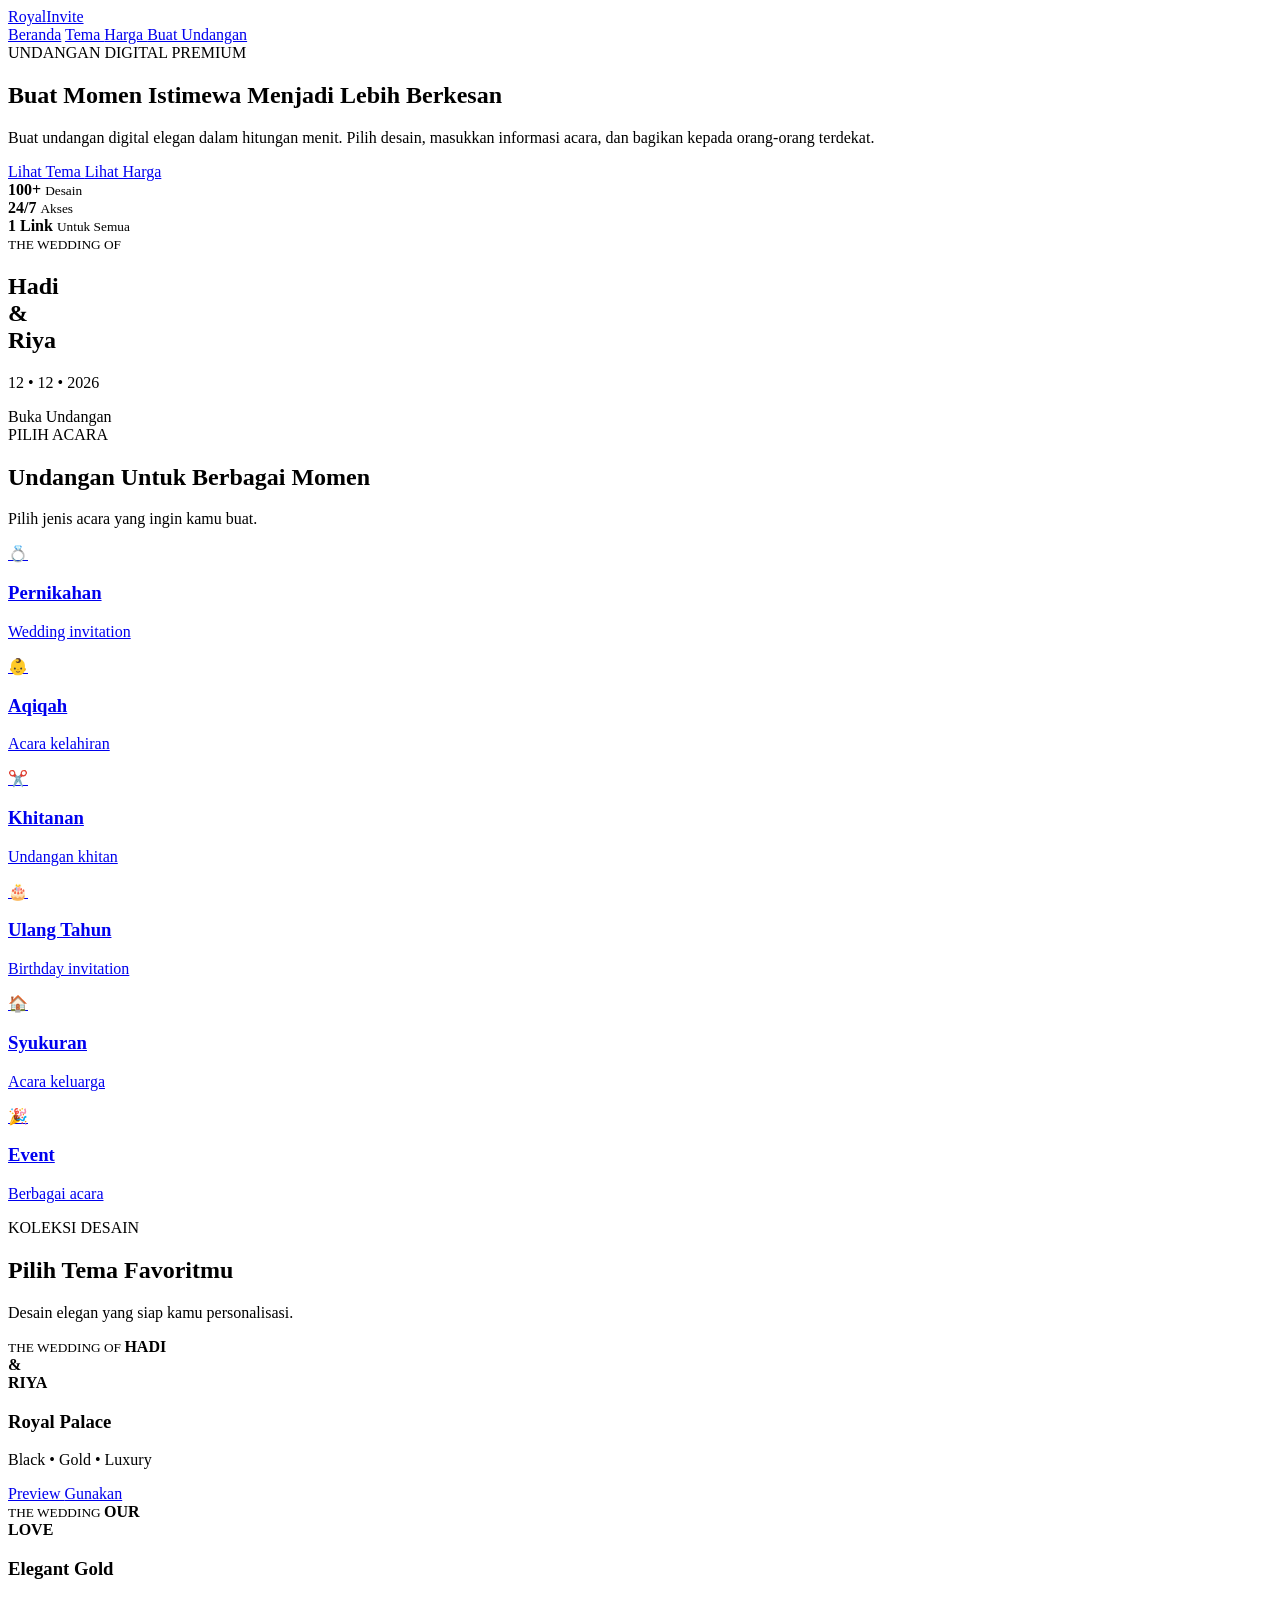
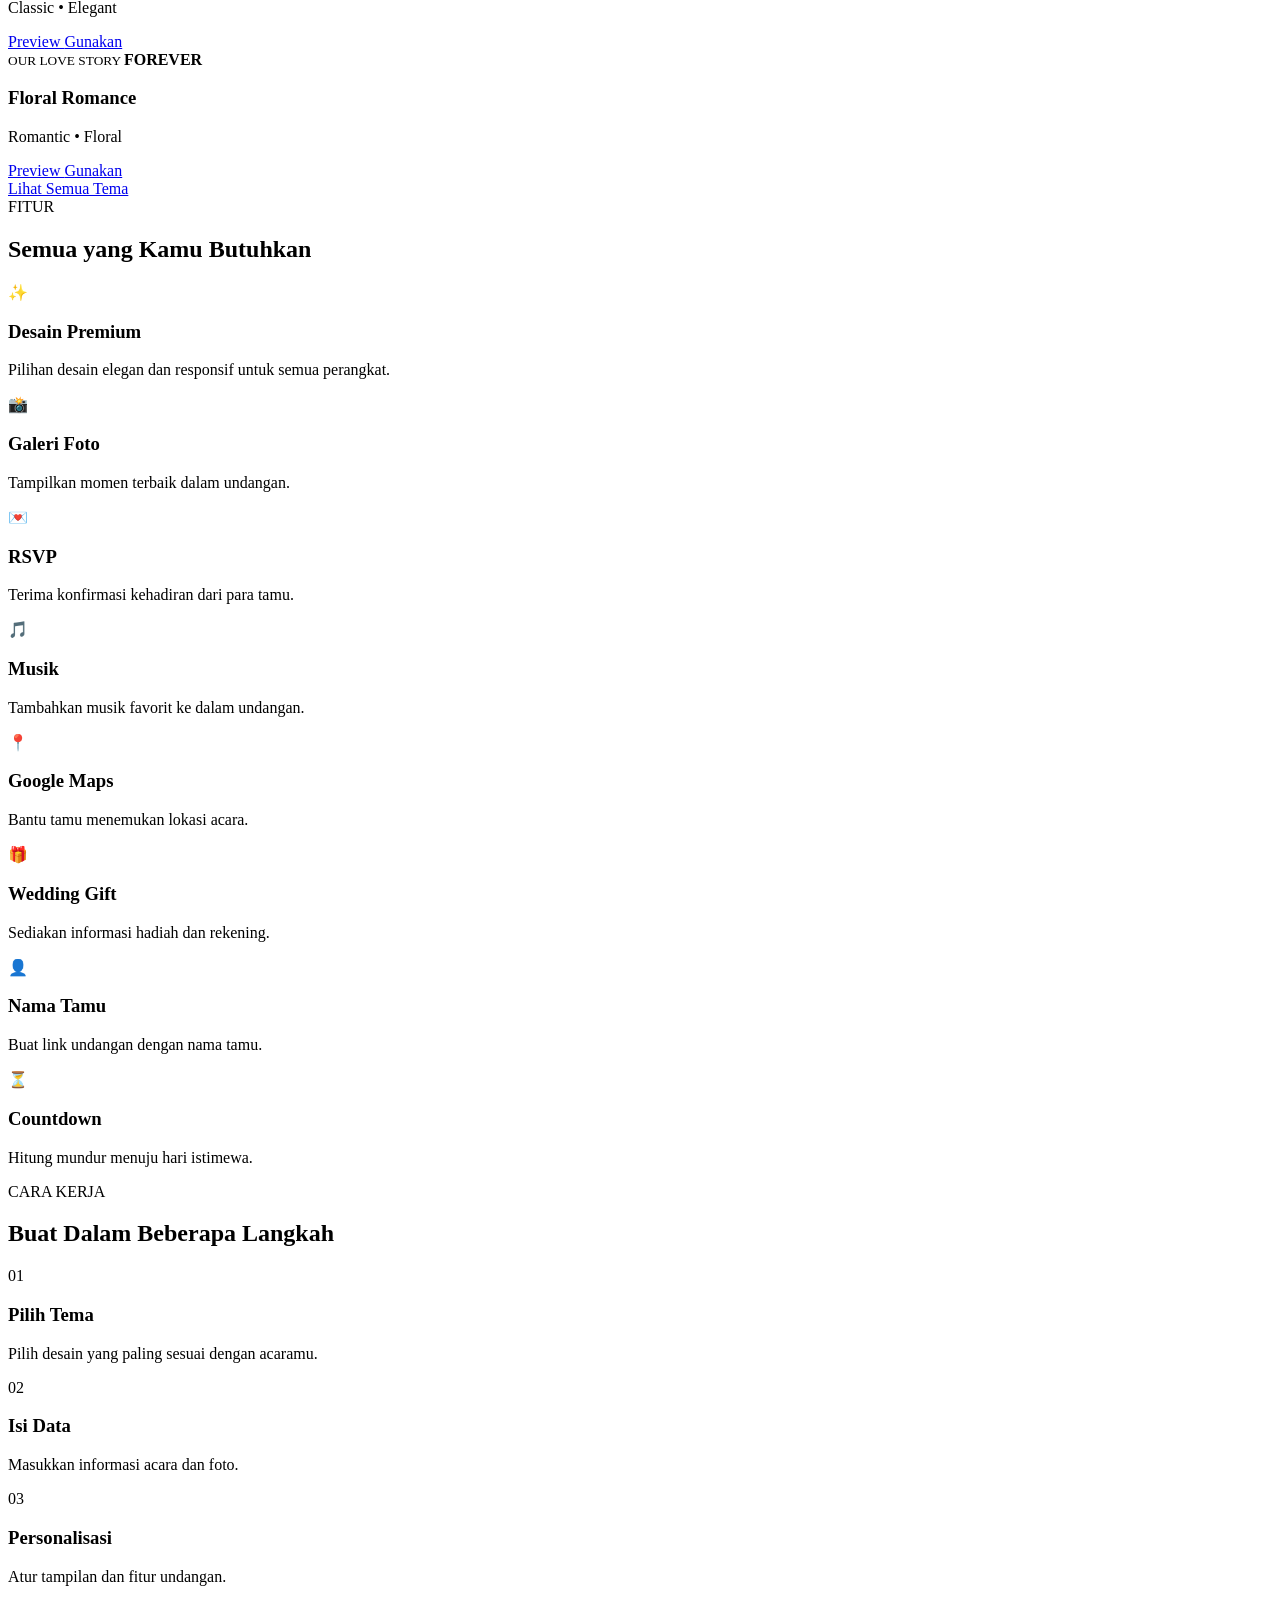
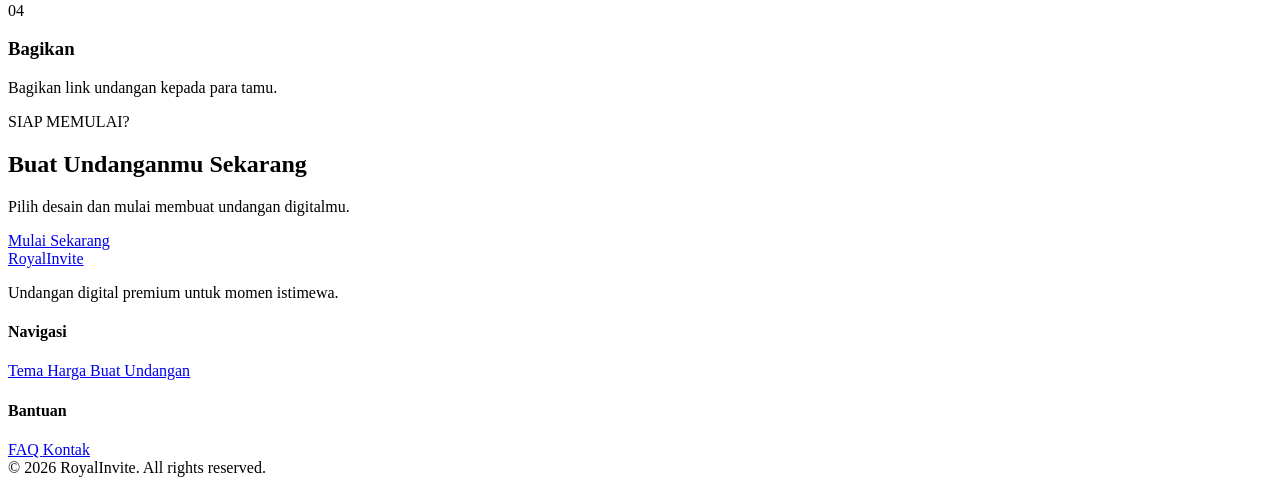
==== index.html @ 83e82e94 "Create index.html" ====
<!DOCTYPE html>
<html lang="id">
<head>
<meta charset="UTF-8">
<meta name="viewport" content="width=device-width, initial-scale=1.0">

<title>RoyalInvite — Undangan Digital</title>

<meta name="description"
content="Buat undangan digital pernikahan dan berbagai acara dengan mudah.">

<link rel="stylesheet" href="assets/css/style.css">

</head>

<body>

<!-- NAVBAR -->

<header class="navbar">

    <div class="container nav-content">

        <a href="index.html" class="logo">
            Royal<span>Invite</span>
        </a>

        <nav>

            <a href="index.html">Beranda</a>

            <a href="tema.html">
                Tema
            </a>

            <a href="harga.html">
                Harga
            </a>

            <a href="order.html" class="nav-button">
                Buat Undangan
            </a>

        </nav>

    </div>

</header>


<!-- HERO -->

<section class="hero">

    <div class="container hero-content">

        <div class="hero-text">

            <span class="eyebrow">
                UNDANGAN DIGITAL PREMIUM
            </span>

            <h1>
                Buat Momen Istimewa
                <span>Menjadi Lebih Berkesan</span>
            </h1>

            <p>
                Buat undangan digital elegan dalam hitungan menit.
                Pilih desain, masukkan informasi acara,
                dan bagikan kepada orang-orang terdekat.
            </p>

            <div class="hero-buttons">

                <a href="tema.html" class="btn btn-primary">
                    Lihat Tema
                </a>

                <a href="harga.html" class="btn btn-outline">
                    Lihat Harga
                </a>

            </div>

            <div class="hero-info">

                <div>
                    <strong>100+</strong>
                    <small>Desain</small>
                </div>

                <div>
                    <strong>24/7</strong>
                    <small>Akses</small>
                </div>

                <div>
                    <strong>1 Link</strong>
                    <small>Untuk Semua</small>
                </div>

            </div>

        </div>


        <div class="hero-preview">

            <div class="phone">

                <div class="phone-screen">

                    <small>
                        THE WEDDING OF
                    </small>

                    <h2>
                        Hadi
                        <br>
                        &
                        <br>
                        Riya
                    </h2>

                    <p>
                        12 • 12 • 2026
                    </p>

                    <div class="preview-button">
                        Buka Undangan
                    </div>

                </div>

            </div>

        </div>

    </div>

</section>


<!-- CATEGORY -->

<section class="section">

    <div class="container">

        <div class="section-heading">

            <span class="eyebrow">
                PILIH ACARA
            </span>

            <h2>
                Undangan Untuk Berbagai Momen
            </h2>

            <p>
                Pilih jenis acara yang ingin kamu buat.
            </p>

        </div>


        <div class="category-grid">

            <a href="tema.html" class="category-card">
                <div class="category-icon">💍</div>
                <h3>Pernikahan</h3>
                <p>Wedding invitation</p>
            </a>


            <a href="tema.html" class="category-card">
                <div class="category-icon">👶</div>
                <h3>Aqiqah</h3>
                <p>Acara kelahiran</p>
            </a>


            <a href="tema.html" class="category-card">
                <div class="category-icon">✂️</div>
                <h3>Khitanan</h3>
                <p>Undangan khitan</p>
            </a>


            <a href="tema.html" class="category-card">
                <div class="category-icon">🎂</div>
                <h3>Ulang Tahun</h3>
                <p>Birthday invitation</p>
            </a>


            <a href="tema.html" class="category-card">
                <div class="category-icon">🏠</div>
                <h3>Syukuran</h3>
                <p>Acara keluarga</p>
            </a>


            <a href="tema.html" class="category-card">
                <div class="category-icon">🎉</div>
                <h3>Event</h3>
                <p>Berbagai acara</p>
            </a>

        </div>

    </div>

</section>


<!-- THEMES -->

<section class="section themes-section">

    <div class="container">

        <div class="section-heading">

            <span class="eyebrow">
                KOLEKSI DESAIN
            </span>

            <h2>
                Pilih Tema Favoritmu
            </h2>

            <p>
                Desain elegan yang siap kamu personalisasi.
            </p>

        </div>


        <div class="theme-grid">


            <!-- THEME 1 -->

            <article class="theme-card">

                <div class="theme-image royal">

                    <div class="theme-preview">

                        <small>
                            THE WEDDING OF
                        </small>

                        <strong>
                            HADI
                            <br>
                            &
                            <br>
                            RIYA
                        </strong>

                    </div>

                </div>

                <div class="theme-info">

                    <h3>
                        Royal Palace
                    </h3>

                    <p>
                        Black • Gold • Luxury
                    </p>

                    <div class="theme-actions">

                        <a
                        href="demo/royal-palace.html"
                        class="btn btn-small">
                            Preview
                        </a>

                        <a
                        href="order.html?tema=royal-palace"
                        class="btn btn-small btn-primary">
                            Gunakan
                        </a>

                    </div>

                </div>

            </article>


            <!-- THEME 2 -->

            <article class="theme-card">

                <div class="theme-image gold">

                    <div class="theme-preview">

                        <small>
                            THE WEDDING
                        </small>

                        <strong>
                            OUR
                            <br>
                            LOVE
                        </strong>

                    </div>

                </div>

                <div class="theme-info">

                    <h3>
                        Elegant Gold
                    </h3>

                    <p>
                        Classic • Elegant
                    </p>

                    <div class="theme-actions">

                        <a href="tema.html"
                        class="btn btn-small">
                            Preview
                        </a>

                        <a href="order.html?tema=elegant-gold"
                        class="btn btn-small btn-primary">
                            Gunakan
                        </a>

                    </div>

                </div>

            </article>


            <!-- THEME 3 -->

            <article class="theme-card">

                <div class="theme-image floral">

                    <div class="theme-preview">

                        <small>
                            OUR LOVE STORY
                        </small>

                        <strong>
                            FOREVER
                        </strong>

                    </div>

                </div>

                <div class="theme-info">

                    <h3>
                        Floral Romance
                    </h3>

                    <p>
                        Romantic • Floral
                    </p>

                    <div class="theme-actions">

                        <a href="tema.html"
                        class="btn btn-small">
                            Preview
                        </a>

                        <a href="order.html?tema=floral"
                        class="btn btn-small btn-primary">
                            Gunakan
                        </a>

                    </div>

                </div>

            </article>


        </div>


        <div class="center">

            <a href="tema.html"
            class="btn btn-outline">
                Lihat Semua Tema
            </a>

        </div>

    </div>

</section>


<!-- FEATURES -->

<section class="section">

    <div class="container">

        <div class="section-heading">

            <span class="eyebrow">
                FITUR
            </span>

            <h2>
                Semua yang Kamu Butuhkan
            </h2>

        </div>


        <div class="feature-grid">


            <div class="feature">

                <div class="feature-icon">
                    ✨
                </div>

                <h3>
                    Desain Premium
                </h3>

                <p>
                    Pilihan desain elegan dan
                    responsif untuk semua perangkat.
                </p>

            </div>


            <div class="feature">

                <div class="feature-icon">
                    📸
                </div>

                <h3>
                    Galeri Foto
                </h3>

                <p>
                    Tampilkan momen terbaik
                    dalam undangan.
                </p>

            </div>


            <div class="feature">

                <div class="feature-icon">
                    💌
                </div>

                <h3>
                    RSVP
                </h3>

                <p>
                    Terima konfirmasi kehadiran
                    dari para tamu.
                </p>

            </div>


            <div class="feature">

                <div class="feature-icon">
                    🎵
                </div>

                <h3>
                    Musik
                </h3>

                <p>
                    Tambahkan musik favorit
                    ke dalam undangan.
                </p>

            </div>


            <div class="feature">

                <div class="feature-icon">
                    📍
                </div>

                <h3>
                    Google Maps
                </h3>

                <p>
                    Bantu tamu menemukan
                    lokasi acara.
                </p>

            </div>


            <div class="feature">

                <div class="feature-icon">
                    🎁
                </div>

                <h3>
                    Wedding Gift
                </h3>

                <p>
                    Sediakan informasi hadiah
                    dan rekening.
                </p>

            </div>


            <div class="feature">

                <div class="feature-icon">
                    👤
                </div>

                <h3>
                    Nama Tamu
                </h3>

                <p>
                    Buat link undangan
                    dengan nama tamu.
                </p>

            </div>


            <div class="feature">

                <div class="feature-icon">
                    ⏳
                </div>

                <h3>
                    Countdown
                </h3>

                <p>
                    Hitung mundur menuju
                    hari istimewa.
                </p>

            </div>


        </div>

    </div>

</section>


<!-- HOW IT WORKS -->

<section class="section how-section">

    <div class="container">

        <div class="section-heading">

            <span class="eyebrow">
                CARA KERJA
            </span>

            <h2>
                Buat Dalam Beberapa Langkah
            </h2>

        </div>


        <div class="steps">


            <div class="step">

                <span>01</span>

                <h3>
                    Pilih Tema
                </h3>

                <p>
                    Pilih desain yang paling
                    sesuai dengan acaramu.
                </p>

            </div>


            <div class="step">

                <span>02</span>

                <h3>
                    Isi Data
                </h3>

                <p>
                    Masukkan informasi
                    acara dan foto.
                </p>

            </div>


            <div class="step">

                <span>03</span>

                <h3>
                    Personalisasi
                </h3>

                <p>
                    Atur tampilan dan
                    fitur undangan.
                </p>

            </div>


            <div class="step">

                <span>04</span>

                <h3>
                    Bagikan
                </h3>

                <p>
                    Bagikan link undangan
                    kepada para tamu.
                </p>

            </div>


        </div>

    </div>

</section>


<!-- CTA -->

<section class="section">

    <div class="container">

        <div class="cta">

            <span class="eyebrow">
                SIAP MEMULAI?
            </span>

            <h2>
                Buat Undanganmu Sekarang
            </h2>

            <p>
                Pilih desain dan mulai membuat
                undangan digitalmu.
            </p>

            <a href="tema.html"
            class="btn btn-primary">
                Mulai Sekarang
            </a>

        </div>

    </div>

</section>


<!-- FOOTER -->

<footer>

    <div class="container footer-content">

        <div>

            <a href="index.html"
            class="logo">
                Royal<span>Invite</span>
            </a>

            <p>
                Undangan digital premium
                untuk momen istimewa.
            </p>

        </div>


        <div>

            <h4>
                Navigasi
            </h4>

            <a href="tema.html">
                Tema
            </a>

            <a href="harga.html">
                Harga
            </a>

            <a href="order.html">
                Buat Undangan
            </a>

        </div>


        <div>

            <h4>
                Bantuan
            </h4>

            <a href="#">
                FAQ
            </a>

            <a href="#">
                Kontak
            </a>

        </div>

    </div>


    <div class="copyright">

        © 2026 RoyalInvite.
        All rights reserved.

    </div>

</footer>


</body>
  </html>
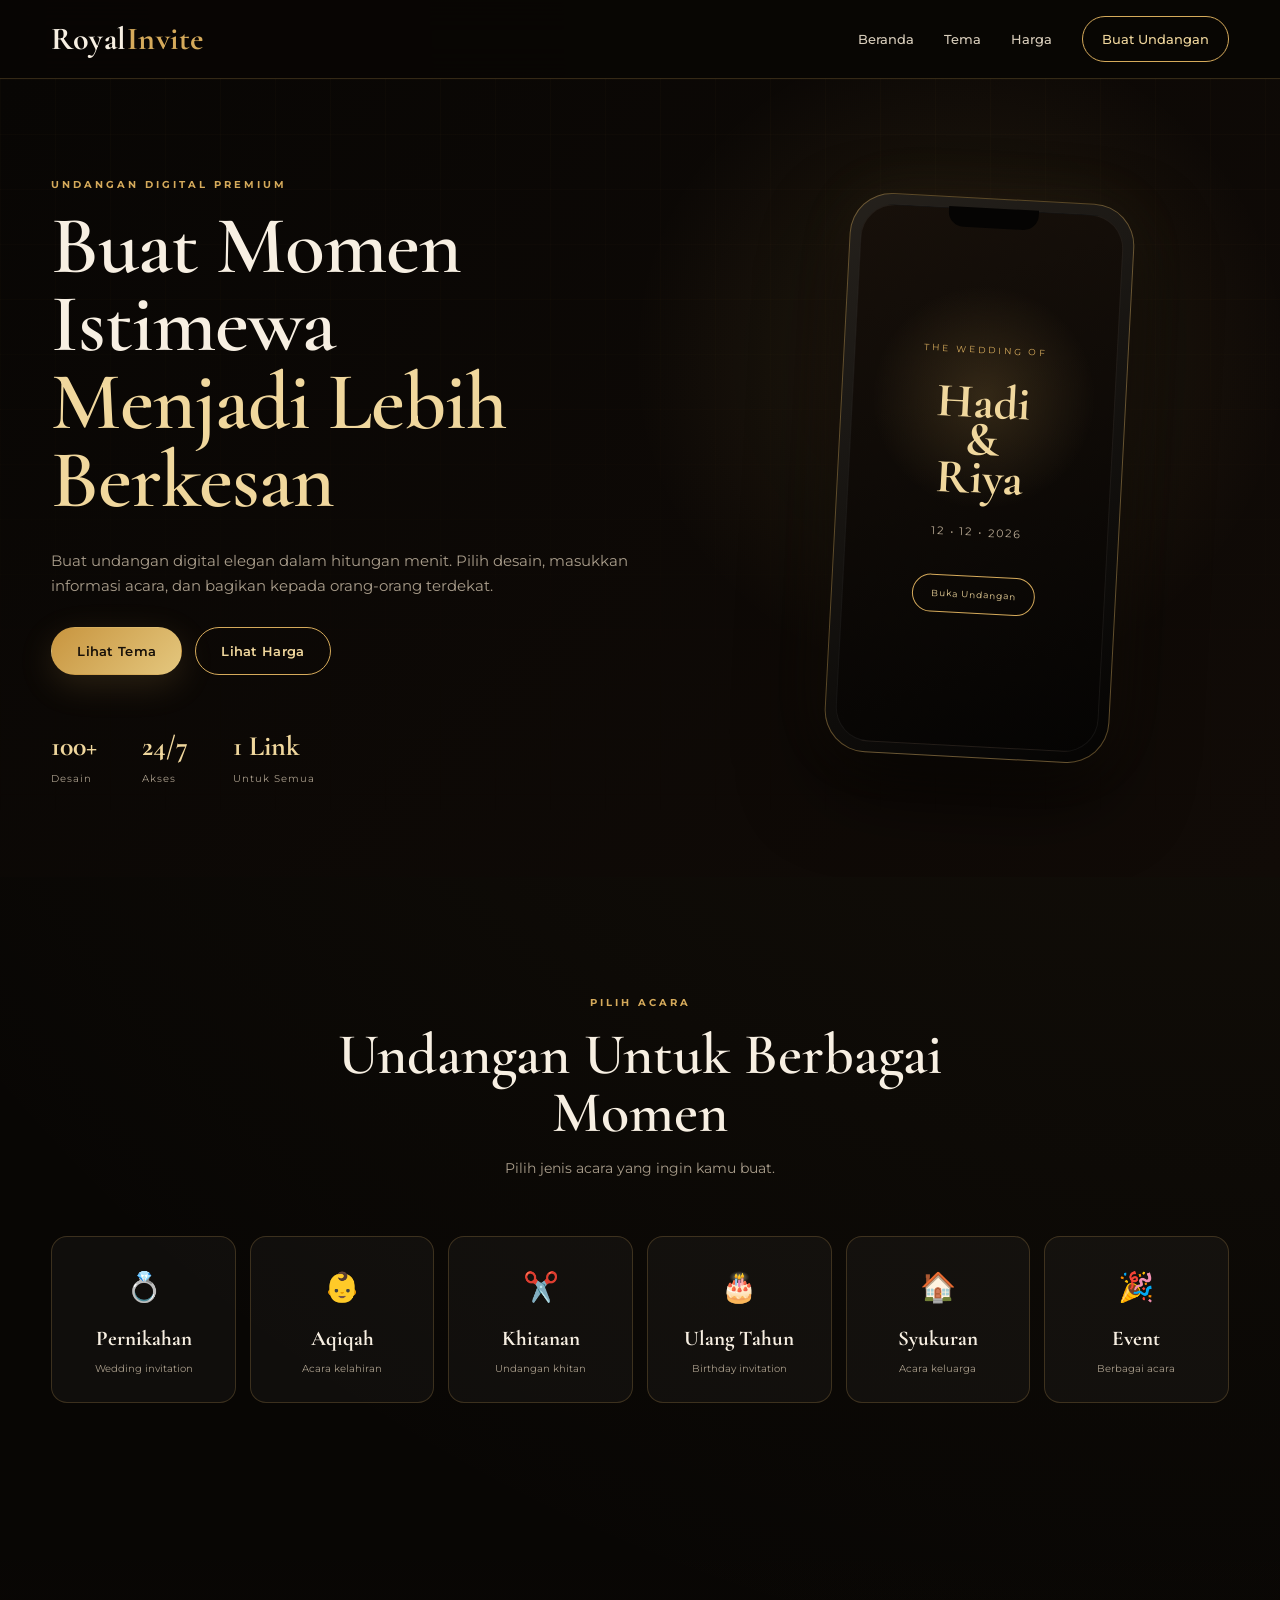
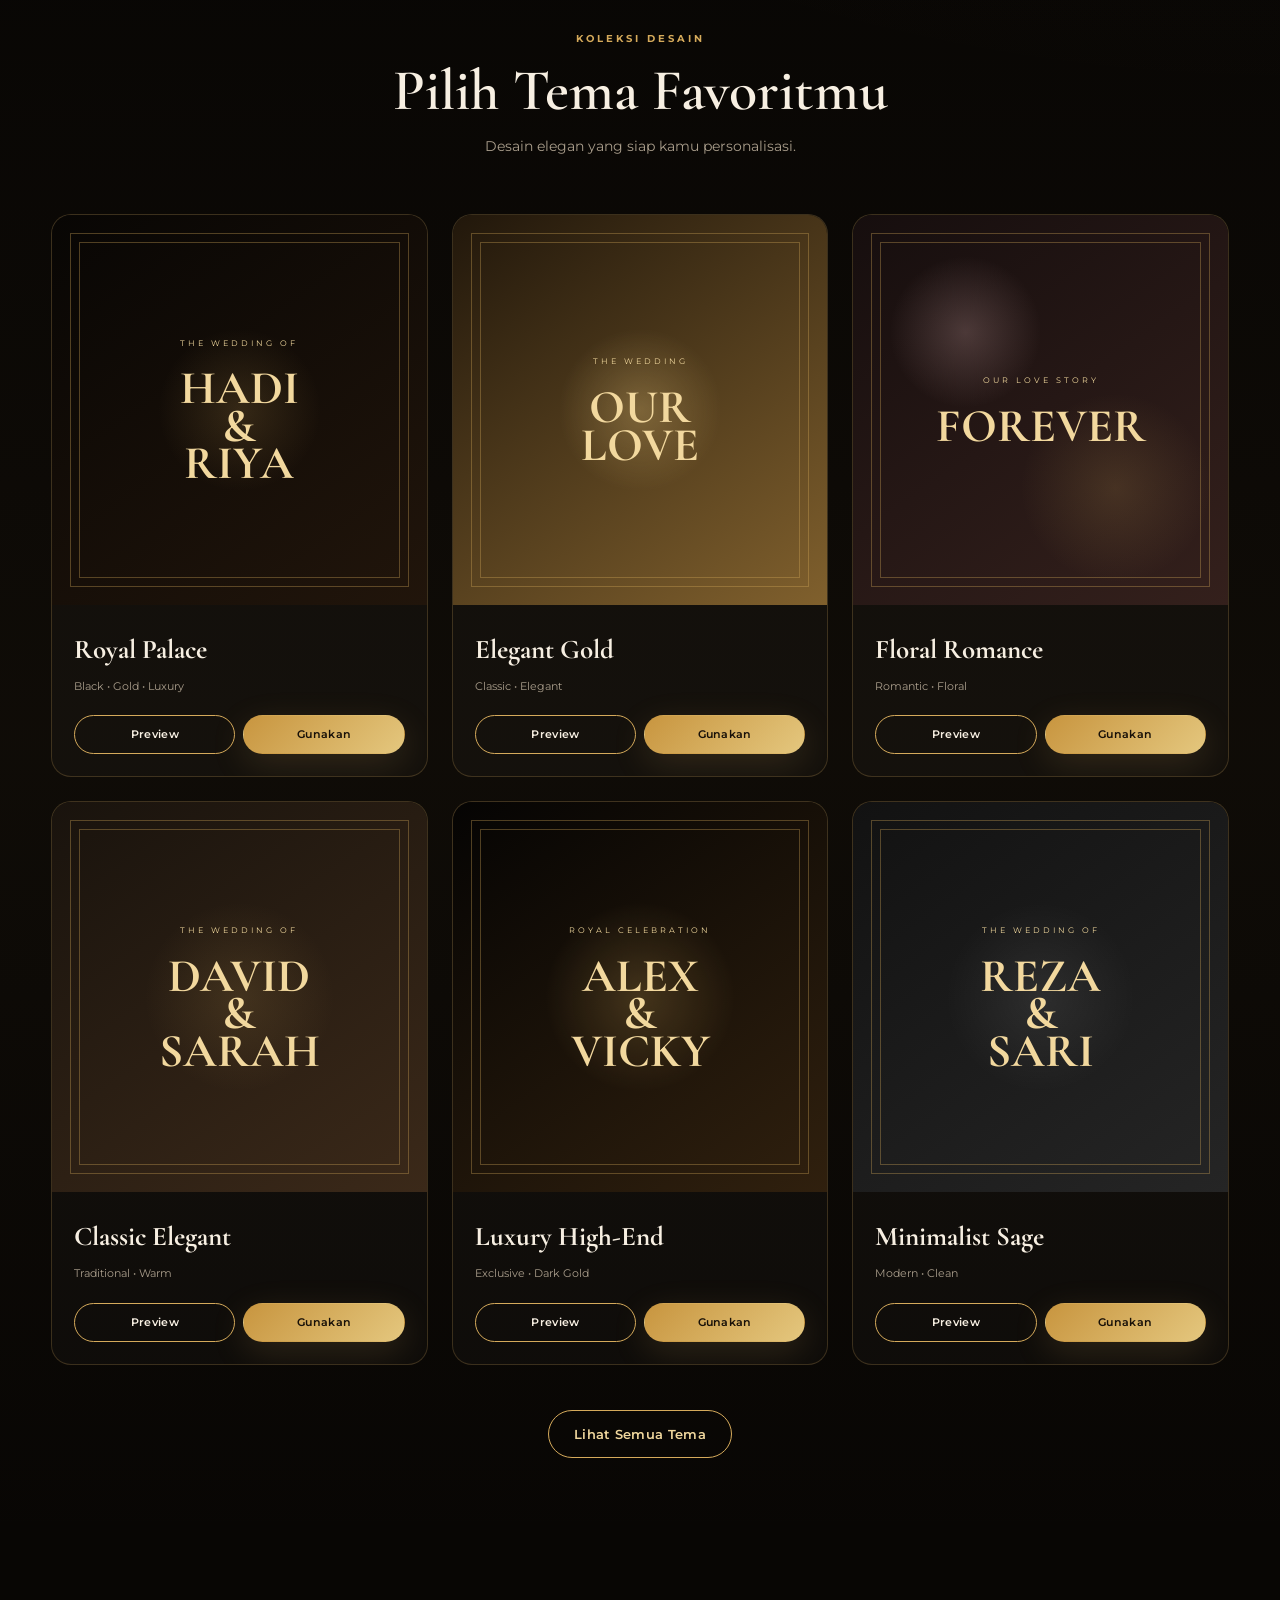
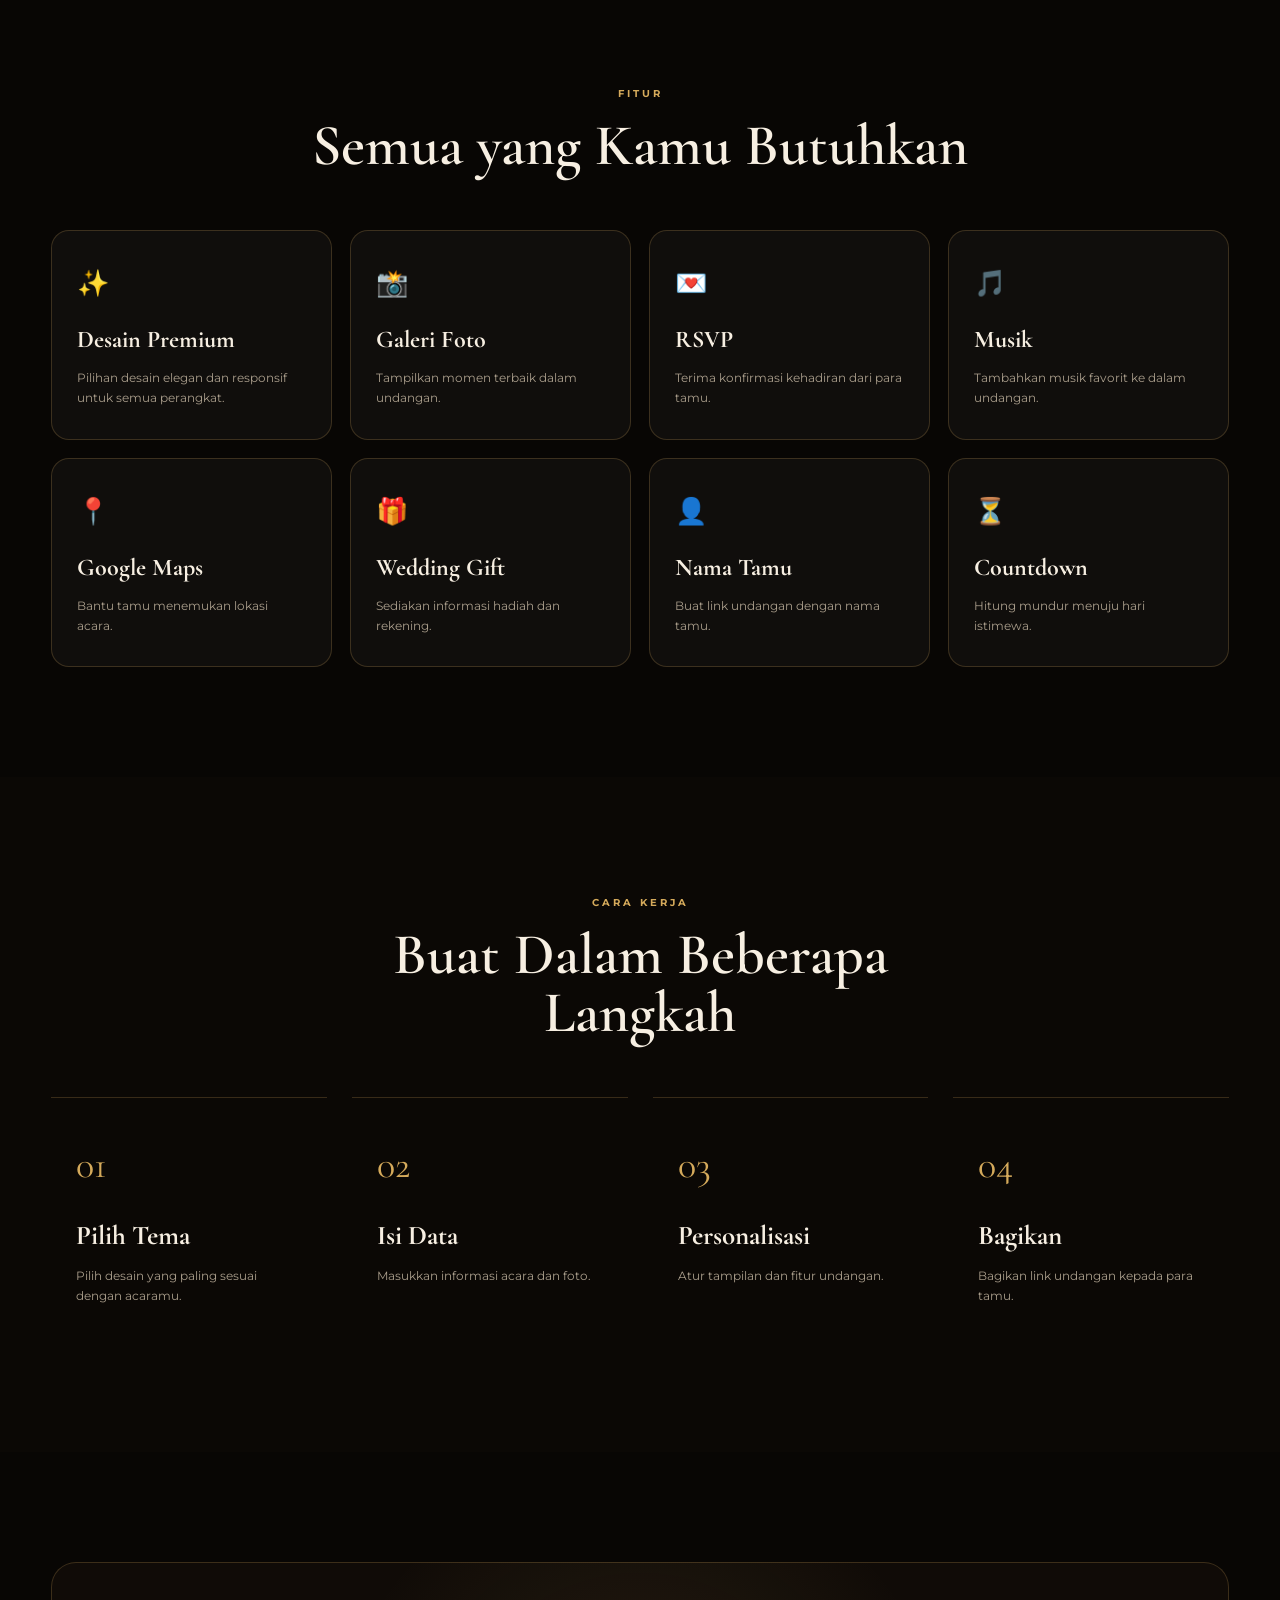
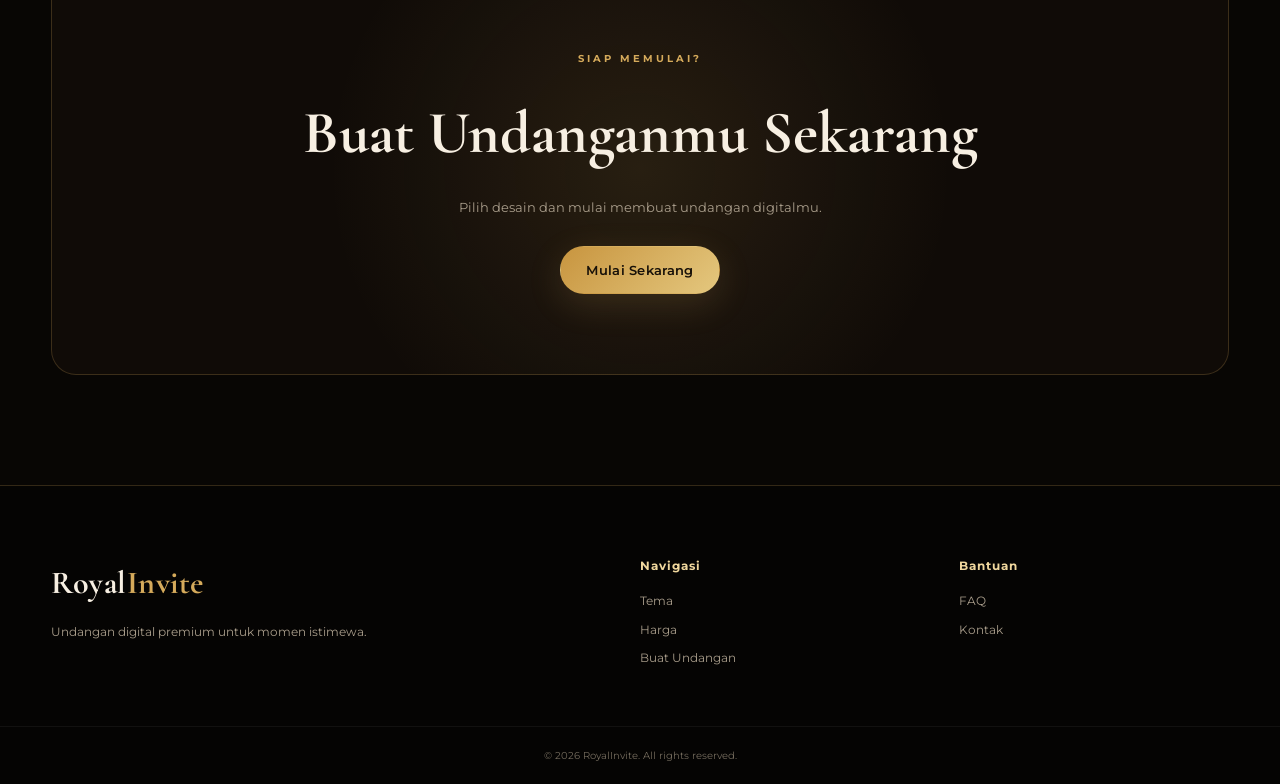
==== commit e463a561: "Update index.html" ====
--- a/index.html
+++ b/index.html
@@ -241,7 +241,7 @@
         <div class="theme-grid">
 
 
-            <!-- THEME 1 -->
+            <!-- THEME 1: ROYAL PALACE -->
 
             <article class="theme-card">
 
@@ -277,15 +277,11 @@
 
                     <div class="theme-actions">
 
-                        <a
-                        href="demo/royal-palace.html"
-                        class="btn btn-small">
+                        <a href="demo/royal-palace.html" class="btn btn-small">
                             Preview
                         </a>
 
-                        <a
-                        href="order.html?tema=royal-palace"
-                        class="btn btn-small btn-primary">
+                        <a href="order.html?tema=royal-palace" class="btn btn-small btn-primary">
                             Gunakan
                         </a>
 
@@ -296,7 +292,7 @@
             </article>
 
 
-            <!-- THEME 2 -->
+            <!-- THEME 2: ELEGANT GOLD -->
 
             <article class="theme-card">
 
@@ -330,13 +326,11 @@
 
                     <div class="theme-actions">
 
-                        <a href="tema.html"
-                        class="btn btn-small">
+                        <a href="demo/elegant-gold.html" class="btn btn-small">
                             Preview
                         </a>
 
-                        <a href="order.html?tema=elegant-gold"
-                        class="btn btn-small btn-primary">
+                        <a href="order.html?tema=elegant-gold" class="btn btn-small btn-primary">
                             Gunakan
                         </a>
 
@@ -347,7 +341,7 @@
             </article>
 
 
-            <!-- THEME 3 -->
+            <!-- THEME 3: FLORAL ROMANCE -->
 
             <article class="theme-card">
 
@@ -379,13 +373,164 @@
 
                     <div class="theme-actions">
 
-                        <a href="tema.html"
-                        class="btn btn-small">
+                        <a href="demo/floral-love.html" class="btn btn-small">
                             Preview
                         </a>
 
-                        <a href="order.html?tema=floral"
-                        class="btn btn-small btn-primary">
+                        <a href="order.html?tema=floral-love" class="btn btn-small btn-primary">
+                            Gunakan
+                        </a>
+
+                    </div>
+
+                </div>
+
+            </article>
+
+
+            <!-- THEME 4: CLASSIC ELEGANT -->
+
+            <article class="theme-card">
+
+                <div class="theme-image classic">
+
+                    <div class="theme-preview">
+
+                        <small>
+                            THE WEDDING OF
+                        </small>
+
+                        <strong>
+                            DAVID
+                            <br>
+                            &
+                            <br>
+                            SARAH
+                        </strong>
+
+                    </div>
+
+                </div>
+
+                <div class="theme-info">
+
+                    <h3>
+                        Classic Elegant
+                    </h3>
+
+                    <p>
+                        Traditional • Warm
+                    </p>
+
+                    <div class="theme-actions">
+
+                        <a href="demo/classic.html" class="btn btn-small">
+                            Preview
+                        </a>
+
+                        <a href="order.html?tema=classic" class="btn btn-small btn-primary">
+                            Gunakan
+                        </a>
+
+                    </div>
+
+                </div>
+
+            </article>
+
+
+            <!-- THEME 5: LUXURY HIGH-END -->
+
+            <article class="theme-card">
+
+                <div class="theme-image luxury">
+
+                    <div class="theme-preview">
+
+                        <small>
+                            ROYAL CELEBRATION
+                        </small>
+
+                        <strong>
+                            ALEX
+                            <br>
+                            &
+                            <br>
+                            VICKY
+                        </strong>
+
+                    </div>
+
+                </div>
+
+                <div class="theme-info">
+
+                    <h3>
+                        Luxury High-End
+                    </h3>
+
+                    <p>
+                        Exclusive • Dark Gold
+                    </p>
+
+                    <div class="theme-actions">
+
+                        <a href="demo/luxury.html" class="btn btn-small">
+                            Preview
+                        </a>
+
+                        <a href="order.html?tema=luxury" class="btn btn-small btn-primary">
+                            Gunakan
+                        </a>
+
+                    </div>
+
+                </div>
+
+            </article>
+
+
+            <!-- THEME 6: MINIMALIST SAGE -->
+
+            <article class="theme-card">
+
+                <div class="theme-image minimalist">
+
+                    <div class="theme-preview">
+
+                        <small>
+                            THE WEDDING OF
+                        </small>
+
+                        <strong>
+                            REZA
+                            <br>
+                            &
+                            <br>
+                            SARI
+                        </strong>
+
+                    </div>
+
+                </div>
+
+                <div class="theme-info">
+
+                    <h3>
+                        Minimalist Sage
+                    </h3>
+
+                    <p>
+                        Modern • Clean
+                    </p>
+
+                    <div class="theme-actions">
+
+                        <a href="demo/minimalist.html" class="btn btn-small">
+                            Preview
+                        </a>
+
+                        <a href="order.html?tema=minimalist" class="btn btn-small btn-primary">
                             Gunakan
                         </a>
 
@@ -784,4 +929,4 @@
 
 
 </body>
-  </html>
+</html>
--- a/assets/css/style.css
+++ b/assets/css/style.css
@@ -0,0 +1,873 @@
+@import url('https://fonts.googleapis.com/css2?family=Cormorant+Garamond:wght@400;500;600;700&family=Montserrat:wght@300;400;500;600;700&display=swap');
+
+:root {
+    --bg: #080604;
+    --bg2: #100b07;
+    --gold: #d5aa5b;
+    --gold-light: #f0d79d;
+    --text: #f7efe2;
+    --muted: #a99d8b;
+    --border: rgba(213,170,91,.22);
+    --card: rgba(255,255,255,.035);
+}
+
+* {
+    margin: 0;
+    padding: 0;
+    box-sizing: border-box;
+}
+
+html {
+    scroll-behavior: smooth;
+}
+
+body {
+    background:
+        radial-gradient(circle at top right, rgba(213,170,91,.08), transparent 30%),
+        var(--bg);
+    color: var(--text);
+    font-family: 'Montserrat', sans-serif;
+    line-height: 1.7;
+    overflow-x: hidden;
+}
+
+a {
+    color: inherit;
+    text-decoration: none;
+}
+
+img {
+    max-width: 100%;
+    display: block;
+}
+
+.container {
+    width: min(1180px, 92%);
+    margin: auto;
+}
+
+/* =========================
+   NAVBAR
+========================= */
+
+.navbar {
+    position: sticky;
+    top: 0;
+    z-index: 1000;
+    background: rgba(8,6,4,.92);
+    backdrop-filter: blur(18px);
+    border-bottom: 1px solid var(--border);
+}
+
+.nav-content {
+    min-height: 78px;
+    display: flex;
+    align-items: center;
+    justify-content: space-between;
+    gap: 30px;
+}
+
+.logo {
+    font-family: 'Cormorant Garamond', serif;
+    font-size: 32px;
+    font-weight: 700;
+    letter-spacing: .5px;
+    color: var(--text);
+}
+
+.logo span {
+    color: var(--gold);
+}
+
+nav {
+    display: flex;
+    align-items: center;
+    gap: 30px;
+}
+
+nav a {
+    color: #d8cdbb;
+    font-size: 13px;
+    font-weight: 500;
+    transition: .3s ease;
+}
+
+nav a:hover {
+    color: var(--gold-light);
+}
+
+.nav-button {
+    padding: 11px 19px;
+    border: 1px solid var(--gold);
+    color: var(--gold-light) !important;
+    border-radius: 30px;
+}
+
+/* =========================
+   BUTTON
+========================= */
+
+.btn {
+    display: inline-flex;
+    align-items: center;
+    justify-content: center;
+    min-height: 48px;
+    padding: 0 25px;
+    border-radius: 30px;
+    border: 1px solid var(--gold);
+    font-size: 13px;
+    font-weight: 600;
+    letter-spacing: .3px;
+    transition: .3s ease;
+    cursor: pointer;
+}
+
+.btn:hover {
+    transform: translateY(-2px);
+}
+
+.btn-primary {
+    background: linear-gradient(135deg, #c8953f, #e4c77e);
+    color: #171008;
+    border-color: transparent;
+    box-shadow: 0 10px 35px rgba(213,170,91,.16);
+}
+
+.btn-primary:hover {
+    box-shadow: 0 15px 40px rgba(213,170,91,.25);
+}
+
+.btn-outline {
+    color: var(--gold-light);
+    background: transparent;
+}
+
+.btn-outline:hover {
+    background: rgba(213,170,91,.08);
+}
+
+.btn-small {
+    min-height: 39px;
+    padding: 0 16px;
+    font-size: 11px;
+}
+
+/* =========================
+   HERO
+========================= */
+
+.hero {
+    position: relative;
+    min-height: 720px;
+    display: flex;
+    align-items: center;
+    overflow: hidden;
+    background:
+        radial-gradient(circle at 75% 35%, rgba(213,170,91,.12), transparent 30%),
+        linear-gradient(135deg, #080604, #110b07);
+}
+
+.hero::before {
+    content: "";
+    position: absolute;
+    inset: 0;
+    background:
+        linear-gradient(rgba(213,170,91,.025) 1px, transparent 1px),
+        linear-gradient(90deg, rgba(213,170,91,.025) 1px, transparent 1px);
+    background-size: 55px 55px;
+    mask-image: linear-gradient(to bottom, black, transparent);
+}
+
+.hero-content {
+    position: relative;
+    z-index: 2;
+    display: grid;
+    grid-template-columns: 1.1fr .9fr;
+    align-items: center;
+    gap: 70px;
+    padding: 90px 0;
+}
+
+.eyebrow {
+    display: inline-block;
+    margin-bottom: 15px;
+    color: var(--gold);
+    font-size: 10px;
+    font-weight: 700;
+    letter-spacing: 3px;
+}
+
+.hero h1 {
+    max-width: 700px;
+    font-family: 'Cormorant Garamond', serif;
+    font-size: clamp(52px, 7vw, 82px);
+    line-height: .95;
+    font-weight: 600;
+    letter-spacing: -1px;
+}
+
+.hero h1 span {
+    display: block;
+    color: var(--gold-light);
+}
+
+.hero-text p {
+    max-width: 590px;
+    margin: 28px 0;
+    color: var(--muted);
+    font-size: 15px;
+}
+
+.hero-buttons {
+    display: flex;
+    flex-wrap: wrap;
+    gap: 13px;
+}
+
+.hero-info {
+    display: flex;
+    gap: 45px;
+    margin-top: 48px;
+}
+
+.hero-info div {
+    display: flex;
+    flex-direction: column;
+}
+
+.hero-info strong {
+    color: var(--gold-light);
+    font-family: 'Cormorant Garamond', serif;
+    font-size: 28px;
+}
+
+.hero-info small {
+    color: var(--muted);
+    font-size: 10px;
+    letter-spacing: 1px;
+}
+
+/* =========================
+   PHONE PREVIEW
+========================= */
+
+.hero-preview {
+    display: flex;
+    justify-content: center;
+}
+
+.phone {
+    position: relative;
+    width: 285px;
+    height: 560px;
+    padding: 10px;
+    border-radius: 42px;
+    background: linear-gradient(145deg, #25211c, #050403);
+    border: 1px solid rgba(213,170,91,.4);
+    box-shadow:
+        0 35px 80px rgba(0,0,0,.7),
+        0 0 60px rgba(213,170,91,.08);
+    transform: rotate(3deg);
+}
+
+.phone::before {
+    content: "";
+    position: absolute;
+    top: 9px;
+    left: 50%;
+    transform: translateX(-50%);
+    width: 90px;
+    height: 20px;
+    border-radius: 0 0 15px 15px;
+    background: #050403;
+    z-index: 2;
+}
+
+.phone-screen {
+    height: 100%;
+    border-radius: 34px;
+    display: flex;
+    flex-direction: column;
+    align-items: center;
+    justify-content: center;
+    text-align: center;
+    background:
+        radial-gradient(circle at 50% 35%, rgba(213,170,91,.18), transparent 30%),
+        linear-gradient(160deg, #17100a, #050403);
+    border: 1px solid rgba(255,255,255,.06);
+}
+
+.phone-screen small {
+    color: var(--gold);
+    font-size: 9px;
+    letter-spacing: 3px;
+}
+
+.phone-screen h2 {
+    margin: 25px 0;
+    color: var(--gold-light);
+    font-family: 'Cormorant Garamond', serif;
+    font-size: 48px;
+    line-height: .8;
+}
+
+.phone-screen p {
+    color: #b9aa94;
+    font-size: 11px;
+    letter-spacing: 2px;
+}
+
+.preview-button {
+    margin-top: 35px;
+    padding: 10px 18px;
+    border: 1px solid var(--gold);
+    border-radius: 30px;
+    color: var(--gold-light);
+    font-size: 9px;
+    letter-spacing: 1px;
+}
+
+/* =========================
+   SECTIONS
+========================= */
+
+.section {
+    padding: 110px 0;
+}
+
+.section-heading {
+    max-width: 700px;
+    margin: 0 auto 55px;
+    text-align: center;
+}
+
+.section-heading h2 {
+    font-family: 'Cormorant Garamond', serif;
+    font-size: clamp(40px, 5vw, 58px);
+    line-height: 1;
+    font-weight: 600;
+}
+
+.section-heading p {
+    margin-top: 15px;
+    color: var(--muted);
+    font-size: 14px;
+}
+
+/* =========================
+   CATEGORY
+========================= */
+
+.category-grid {
+    display: grid;
+    grid-template-columns: repeat(6, 1fr);
+    gap: 14px;
+}
+
+.category-card {
+    padding: 25px 15px;
+    text-align: center;
+    border: 1px solid var(--border);
+    background: var(--card);
+    border-radius: 16px;
+    transition: .3s ease;
+}
+
+.category-card:hover {
+    transform: translateY(-6px);
+    border-color: rgba(213,170,91,.55);
+    background: rgba(213,170,91,.06);
+}
+
+.category-icon {
+    font-size: 29px;
+    margin-bottom: 10px;
+}
+
+.category-card h3 {
+    font-family: 'Cormorant Garamond', serif;
+    font-size: 21px;
+}
+
+.category-card p {
+    margin-top: 3px;
+    color: var(--muted);
+    font-size: 10px;
+}
+
+/* =========================
+   THEMES
+========================= */
+
+.themes-section {
+    display: block;
+    width: 100%;
+    padding: 110px 0;
+    background:
+        linear-gradient(
+            180deg,
+            transparent,
+            rgba(213,170,91,.035),
+            transparent
+        );
+}
+
+.theme-grid {
+    display: grid;
+    grid-template-columns: repeat(3, minmax(0, 1fr));
+    gap: 24px;
+    width: 100%;
+}
+
+.theme-card {
+    display: block;
+    width: 100%;
+    overflow: hidden;
+    border: 1px solid var(--border);
+    border-radius: 20px;
+    background: rgba(255,255,255,.025);
+    transition: .35s ease;
+}
+
+.theme-card:hover {
+    transform: translateY(-7px);
+    border-color: rgba(213,170,91,.55);
+    box-shadow: 0 25px 60px rgba(0,0,0,.3);
+}
+
+.theme-image {
+    position: relative;
+    width: 100%;
+    height: 390px;
+    display: flex;
+    align-items: center;
+    justify-content: center;
+    overflow: hidden;
+}
+
+.theme-image::before,
+.theme-image::after {
+    content: "";
+    position: absolute;
+    border: 1px solid rgba(213,170,91,.35);
+    pointer-events: none;
+}
+
+.theme-image::before {
+    inset: 18px;
+}
+
+.theme-image::after {
+    inset: 27px;
+}
+
+.theme-image.royal {
+    background:
+        radial-gradient(circle at center, rgba(213,170,91,.17), transparent 30%),
+        linear-gradient(145deg, #080604, #21150b);
+}
+
+.theme-image.gold {
+    background:
+        radial-gradient(circle at center, rgba(255,220,140,.25), transparent 30%),
+        linear-gradient(145deg, #21170b, #80602d);
+}
+
+.theme-image.floral {
+    background:
+        radial-gradient(circle at 30% 30%, rgba(235,190,190,.22), transparent 20%),
+        radial-gradient(circle at 70% 70%, rgba(213,170,91,.16), transparent 25%),
+        linear-gradient(145deg, #160e0e, #34201c);
+}
+
+.theme-image.minimalist {
+    background:
+        radial-gradient(circle at center, rgba(255,255,255,.08), transparent 35%),
+        linear-gradient(145deg, #121212, #252525);
+}
+
+.theme-image.classic {
+    background:
+        radial-gradient(circle at center, rgba(213,170,91,.14), transparent 35%),
+        linear-gradient(145deg, #19130d, #3b2919);
+}
+
+.theme-image.luxury {
+    background:
+        radial-gradient(circle at center, rgba(213,170,91,.22), transparent 35%),
+        linear-gradient(145deg, #050403, #30200e);
+}
+
+.theme-preview {
+    position: relative;
+    z-index: 2;
+    text-align: center;
+}
+
+.theme-preview small {
+    display: block;
+    margin-bottom: 20px;
+    color: var(--gold-light);
+    font-size: 8px;
+    letter-spacing: 3px;
+}
+
+.theme-preview strong {
+    display: block;
+    color: #f2d89e;
+    font-family: 'Cormorant Garamond', serif;
+    font-size: 47px;
+    line-height: .8;
+}
+
+.theme-info {
+    padding: 22px;
+}
+
+.theme-info h3 {
+    font-family: 'Cormorant Garamond', serif;
+    font-size: 27px;
+}
+
+.theme-info p {
+    margin: 4px 0 20px;
+    color: var(--muted);
+    font-size: 11px;
+}
+
+.theme-actions {
+    display: flex;
+    gap: 8px;
+}
+
+.theme-actions .btn {
+    flex: 1;
+}
+
+.center {
+    margin-top: 45px;
+    text-align: center;
+}
+
+/* =========================
+   FEATURES
+========================= */
+
+.feature-grid {
+    display: grid;
+    grid-template-columns: repeat(4, 1fr);
+    gap: 18px;
+}
+
+.feature {
+    padding: 30px 25px;
+    border: 1px solid var(--border);
+    border-radius: 18px;
+    background: var(--card);
+    transition: .3s ease;
+}
+
+.feature:hover {
+    transform: translateY(-5px);
+    border-color: rgba(213,170,91,.45);
+}
+
+.feature-icon {
+    font-size: 26px;
+    margin-bottom: 15px;
+}
+
+.feature h3 {
+    font-family: 'Cormorant Garamond', serif;
+    font-size: 24px;
+}
+
+.feature p {
+    margin-top: 7px;
+    color: var(--muted);
+    font-size: 12px;
+}
+
+/* =========================
+   STEPS
+========================= */
+
+.how-section {
+    background: #0b0805;
+}
+
+.steps {
+    display: grid;
+    grid-template-columns: repeat(4, 1fr);
+    gap: 25px;
+}
+
+.step {
+    position: relative;
+    padding: 35px 25px;
+    border-top: 1px solid var(--border);
+}
+
+.step > span {
+    color: var(--gold);
+    font-family: 'Cormorant Garamond', serif;
+    font-size: 38px;
+}
+
+.step h3 {
+    margin-top: 15px;
+    font-family: 'Cormorant Garamond', serif;
+    font-size: 27px;
+}
+
+.step p {
+    margin-top: 7px;
+    color: var(--muted);
+    font-size: 12px;
+}
+
+/* =========================
+   CTA
+========================= */
+
+.cta {
+    position: relative;
+    padding: 80px 30px;
+    text-align: center;
+    overflow: hidden;
+    border: 1px solid var(--border);
+    border-radius: 25px;
+    background:
+        radial-gradient(circle at center, rgba(213,170,91,.12), transparent 50%),
+        #100b07;
+}
+
+.cta h2 {
+    font-family: 'Cormorant Garamond', serif;
+    font-size: clamp(40px, 5vw, 60px);
+}
+
+.cta p {
+    margin: 12px auto 28px;
+    color: var(--muted);
+    font-size: 13px;
+}
+
+/* =========================
+   FOOTER
+========================= */
+
+footer {
+    border-top: 1px solid var(--border);
+    background: #050403;
+}
+
+.footer-content {
+    display: grid;
+    grid-template-columns: 2fr 1fr 1fr;
+    gap: 50px;
+    padding: 70px 0 50px;
+}
+
+.footer-content p {
+    max-width: 320px;
+    margin-top: 12px;
+    color: var(--muted);
+    font-size: 12px;
+}
+
+.footer-content h4 {
+    margin-bottom: 15px;
+    color: var(--gold-light);
+    font-size: 12px;
+    letter-spacing: 1px;
+}
+
+.footer-content div > a:not(.logo) {
+    display: block;
+    margin: 8px 0;
+    color: var(--muted);
+    font-size: 12px;
+}
+
+.footer-content div > a:not(.logo):hover {
+    color: var(--gold-light);
+}
+
+.copyright {
+    padding: 20px;
+    text-align: center;
+    border-top: 1px solid rgba(255,255,255,.05);
+    color: #746b5d;
+    font-size: 10px;
+}
+
+/* =========================
+   TABLET
+========================= */
+
+@media (max-width: 900px) {
+
+    .hero-content {
+        grid-template-columns: 1fr;
+        text-align: center;
+    }
+
+    .hero-text p {
+        margin-left: auto;
+        margin-right: auto;
+    }
+
+    .hero-buttons,
+    .hero-info {
+        justify-content: center;
+    }
+
+    .hero-preview {
+        margin-top: 20px;
+    }
+
+    .category-grid {
+        grid-template-columns: repeat(3, 1fr);
+    }
+
+    .theme-grid {
+        grid-template-columns: repeat(2, minmax(0, 1fr));
+    }
+
+    .feature-grid {
+        grid-template-columns: repeat(2, 1fr);
+    }
+
+    .steps {
+        grid-template-columns: repeat(2, 1fr);
+    }
+}
+
+/* =========================
+   MOBILE
+========================= */
+
+@media (max-width: 650px) {
+
+    .nav-content {
+        min-height: 70px;
+    }
+
+    .logo {
+        font-size: 28px;
+    }
+
+    nav {
+        gap: 13px;
+    }
+
+    nav a {
+        font-size: 10px;
+    }
+
+    nav a:nth-child(2),
+    nav a:nth-child(3) {
+        display: none;
+    }
+
+    .nav-button {
+        padding: 9px 13px;
+    }
+
+    .hero {
+        min-height: auto;
+    }
+
+    .hero-content {
+        padding: 75px 0;
+        gap: 50px;
+    }
+
+    .hero h1 {
+        font-size: 52px;
+    }
+
+    .hero-text p {
+        font-size: 13px;
+    }
+
+    .hero-info {
+        gap: 25px;
+        margin-top: 35px;
+    }
+
+    .hero-info strong {
+        font-size: 23px;
+    }
+
+    .phone {
+        width: 250px;
+        height: 490px;
+    }
+
+    .phone-screen h2 {
+        font-size: 42px;
+    }
+
+    .section {
+        padding: 75px 0;
+    }
+
+    .section-heading {
+        margin-bottom: 35px;
+    }
+
+    .section-heading h2 {
+        font-size: 42px;
+    }
+
+    .category-grid {
+        grid-template-columns: repeat(2, 1fr);
+        gap: 10px;
+    }
+
+    .category-card {
+        padding: 20px 10px;
+    }
+
+    .theme-grid {
+        grid-template-columns: 1fr;
+        gap: 20px;
+    }
+
+    .theme-image {
+        height: 370px;
+    }
+
+    .theme-preview strong {
+        font-size: 44px;
+    }
+
+    .theme-actions {
+        flex-direction: row;
+    }
+
+    .theme-actions .btn {
+        min-height: 44px;
+        padding: 0 12px;
+    }
+
+    .feature-grid {
+        grid-template-columns: 1fr;
+    }
+
+    .steps {
+        grid-template-columns: 1fr;
+    }
+
+    .footer-content {
+        grid-template-columns: 1fr;
+        gap: 30px;
+        padding: 50px 0;
+    }
+
+    .cta {
+        padding: 60px 20px;
+    }
+}
